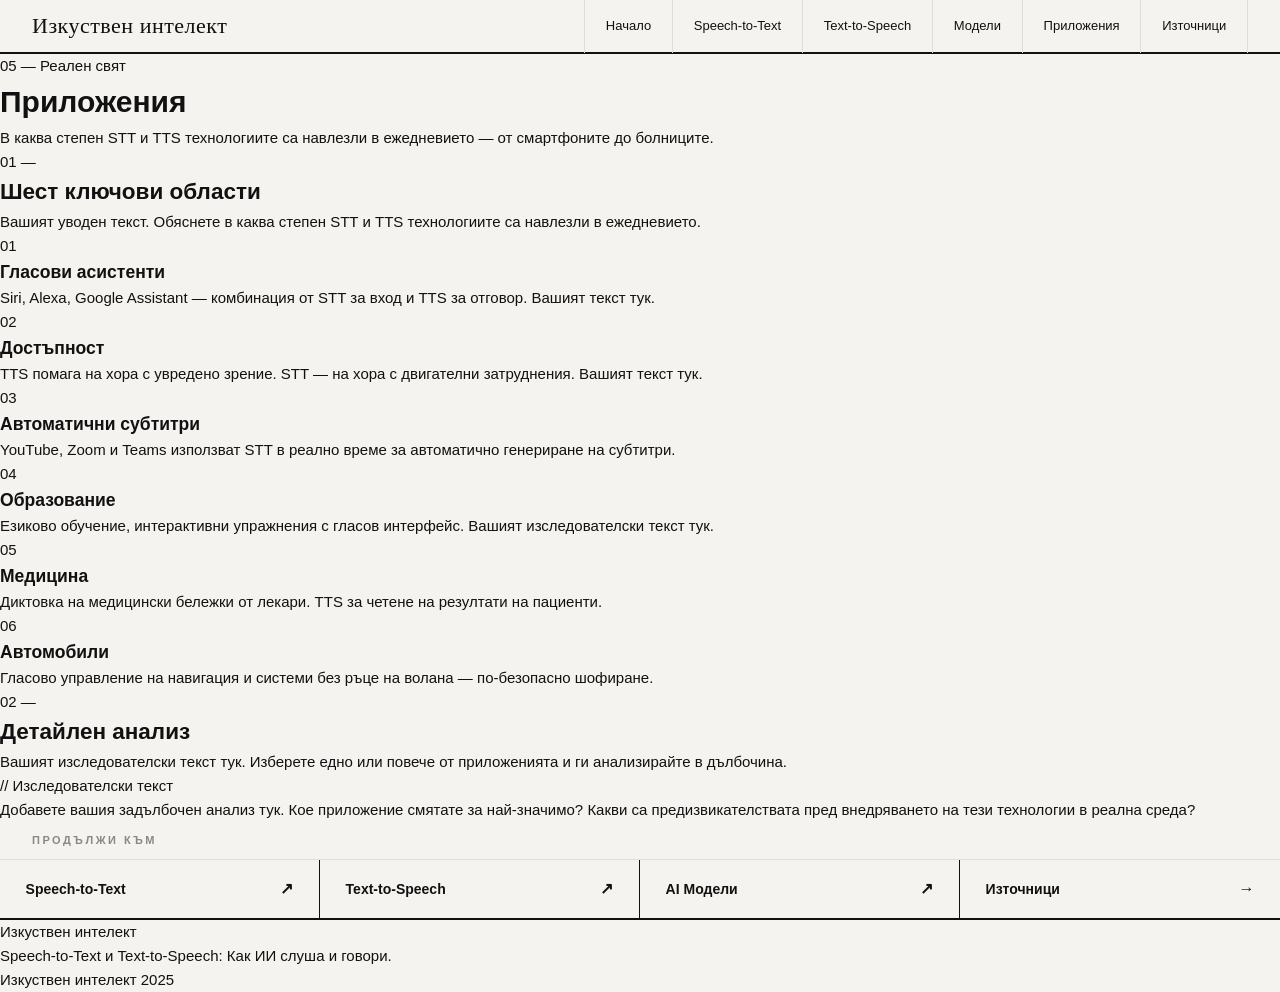
==== applications.html @ 096aa7eb "feat: add initial applications.html" ====
<!doctype html>
<html lang="bg">
  <head>
    <meta charset="UTF-8" />
    <meta name="viewport" content="width=device-width, initial-scale=1.0" />
    <title>Приложения</title>
    <link rel="stylesheet" href="style.css" />
  </head>
  <body>
    <nav class="navbar">
      <a href="index.html" class="navbar-logo">Изкуствен интелект</a>
      <ul class="navbar-links">
        <li><a href="index.html">Начало</a></li>
        <li><a href="stt.html">Speech-to-Text</a></li>
        <li><a href="tts.html">Text-to-Speech</a></li>
        <li><a href="models.html">Модели</a></li>
        <li><a href="applications.html">Приложения</a></li>
        <li><a href="sources.html">Източници</a></li>
      </ul>
    </nav>

    <div class="page-header">
      <p class="page-header-eyebrow">05 — Реален свят</p>
      <h1 class="page-header-title">Приложения</h1>
      <p class="page-header-desc">
        В каква степен STT и TTS технологиите са навлезли в ежедневието — от
        смартфоните до болниците.
      </p>
    </div>

    <section class="section">
      <div class="section-header">
        <span class="section-number">01 —</span>
        <h2 class="section-title">Шест ключови области</h2>
      </div>
      <p class="section-intro">
        Вашият уводен текст. Обяснете в каква степен STT и TTS технологиите са
        навлезли в ежедневието.
      </p>
      <div class="apps-grid">
        <div class="app-item">
          <div class="app-number">01</div>
          <h3 class="app-name">Гласови асистенти</h3>
          <p class="app-description">
            Siri, Alexa, Google Assistant — комбинация от STT за вход и TTS за
            отговор. Вашият текст тук.
          </p>
        </div>
        <div class="app-item">
          <div class="app-number">02</div>
          <h3 class="app-name">Достъпност</h3>
          <p class="app-description">
            TTS помага на хора с увредено зрение. STT — на хора с двигателни
            затруднения. Вашият текст тук.
          </p>
        </div>
        <div class="app-item">
          <div class="app-number">03</div>
          <h3 class="app-name">Автоматични субтитри</h3>
          <p class="app-description">
            YouTube, Zoom и Teams използват STT в реално време за автоматично
            генериране на субтитри.
          </p>
        </div>
        <div class="app-item">
          <div class="app-number">04</div>
          <h3 class="app-name">Образование</h3>
          <p class="app-description">
            Езиково обучение, интерактивни упражнения с гласов интерфейс. Вашият
            изследователски текст тук.
          </p>
        </div>
        <div class="app-item">
          <div class="app-number">05</div>
          <h3 class="app-name">Медицина</h3>
          <p class="app-description">
            Диктовка на медицински бележки от лекари. TTS за четене на резултати
            на пациенти.
          </p>
        </div>
        <div class="app-item app-item-last">
          <div class="app-number">06</div>
          <h3 class="app-name">Автомобили</h3>
          <p class="app-description">
            Гласово управление на навигация и системи без ръце на волана —
            по-безопасно шофиране.
          </p>
        </div>
      </div>
    </section>

    <section class="section">
      <div class="section-header">
        <span class="section-number">02 —</span>
        <h2 class="section-title">Детайлен анализ</h2>
      </div>
      <p class="section-intro">
        Вашият изследователски текст тук. Изберете едно или повече от
        приложенията и ги анализирайте в дълбочина.
      </p>
      <div class="info-box">
        <p class="info-box-label">// Изследователски текст</p>
        <p class="info-box-text">
          Добавете вашия задълбочен анализ тук. Кое приложение смятате за
          най-значимо? Какви са предизвикателствата пред внедряването на тези
          технологии в реална среда?
        </p>
      </div>
    </section>

    <div class="quicklinks-section">
      <p class="quicklinks-label">Продължи към</p>
      <div class="quicklinks-grid">
        <a href="stt.html" class="quicklink-item"
          >Speech-to-Text <span class="arrow">↗</span></a
        >
        <a href="tts.html" class="quicklink-item"
          >Text-to-Speech <span class="arrow">↗</span></a
        >
        <a href="models.html" class="quicklink-item"
          >AI Модели <span class="arrow">↗</span></a
        >
        <a href="sources.html" class="quicklink-item"
          >Източници <span class="arrow">→</span></a
        >
      </div>
    </div>

    <footer class="footer">
      <div class="footer-left">
        <p class="footer-logo">Изкуствен интелект</p>
        <p class="footer-tagline">
          Speech-to-Text и Text-to-Speech: Как ИИ слуша и говори.<br />
        </p>
      </div>
      <div class="footer-right">
        <p class="footer-credit">Изкуствен интелект 2025</p>
      </div>
      <div class="footer-stripe"></div>
    </footer>
  </body>
</html>
---- style.css ----
@font-face {
    font-family: 'Tarbarsam';
    src: url('tarbarsam.ttf') format('truetype');
    font-weight: normal;
    font-style: normal;
}

@import url('https://fonts.googleapis.com/css2?family=DM+Sans:ital,opsz,wght@0,9..40,400;0,9..40,500;0,9..40,700;1,9..40,400&display=swap');

*, *::before, *::after {
    box-sizing: border-box;
    margin: 0;
    padding: 0;
}

:root {
    --black: #111111;
    --white: #ffffff;
    --cream: #f5f3ef;
    --gray-light: #e8e5e0;
    --gray-mid: #bbbbbb;
    --gray-text: #555555;
    --gray-muted: #888888;
    --border: #dddddd;

    --font-display: 'Tarbarsam', Georgia, serif;
    --font-sans: 'DM Sans', sans-serif;
}

html {
    scroll-behavior: smooth;
}

body {
    font-family: var(--font-sans);
    background-color: var(--cream);
    color: var(--black);
    font-size: 15px;
    line-height: 1.6;
}

a {
    color: inherit;
    text-decoration: none;
}

strong {
    font-weight: 700;
}


.navbar {
    display: flex;
    align-items: center;
    justify-content: space-between;
    height: 54px;
    padding: 0 2rem;
    background-color: var(--cream);
    border-bottom: 2px solid var(--black);
    position: sticky;
    top: 0;
    z-index: 100;
}

.navbar-logo {
    font-family: var(--font-display);
    font-size: 22px;
    font-weight: 400;
    letter-spacing: 0.5px;
    color: var(--black);
}

.navbar-links {
    display: flex;
    list-style: none;
    gap: 0;
}

.navbar-links li a {
    display: block;
    padding: 0 1.3rem;
    line-height: 54px;
    font-size: 13px;
    font-weight: 500;
    color: var(--black);
    border-left: 1px solid var(--border);
    transition: background-color 0.15s, color 0.15s;
}

.navbar-links li:last-child a {
    border-right: 1px solid var(--border);
}

.navbar-links li a:hover {
    background-color: var(--black);
    color: var(--cream);
}

.hero {
    display: grid;
    grid-template-columns: 1fr 1fr;
    min-height: 460px;
    border-bottom: 2px solid var(--black);
}

.hero-left {
    padding: 3.5rem 2.5rem;
    display: flex;
    flex-direction: column;
    justify-content: center;
    border-right: 2px solid var(--black);
}

.hero-title {
    font-family: var(--font-display);
    font-size: clamp(42px, 6.5vw, 80px);
    font-weight: 400;
    line-height: 1.05;
    letter-spacing: 0.5px;
    color: var(--black);
    margin-bottom: 1.4rem;
}

.hero-title em {
    font-style: italic;
    color: var(--gray-text);
}

.hero-description {
    font-size: 15px;
    color: var(--gray-text);
    line-height: 1.75;
    max-width: 400px;
    margin-bottom: 2rem;
}

.hero-description strong {
    color: var(--black);
}

.quicklinks-section {
    border-bottom: 2px solid var(--black);
}

.quicklinks-label {
    padding: 0.6rem 2rem;
    font-size: 11px;
    font-weight: 700;
    letter-spacing: 2.5px;
    text-transform: uppercase;
    color: var(--gray-muted);
    border-bottom: 1px solid var(--border);
}

.quicklinks-grid {
    display: grid;
    grid-template-columns: repeat(4, 1fr);
}

.quicklink-item {
    display: flex;
    align-items: center;
    justify-content: space-between;
    padding: 1rem 1.6rem;
    font-size: 14px;
    font-weight: 600;
    color: var(--black);
    border-right: 1px solid var(--black);
    transition: background-color 0.15s, color 0.15s;
}

.quicklink-item:last-child {
    border-right: none;
}

.quicklink-item:hover {
    background-color: var(--black);
    color: var(--cream);
}

.arrow {
    font-size: 16px;
}
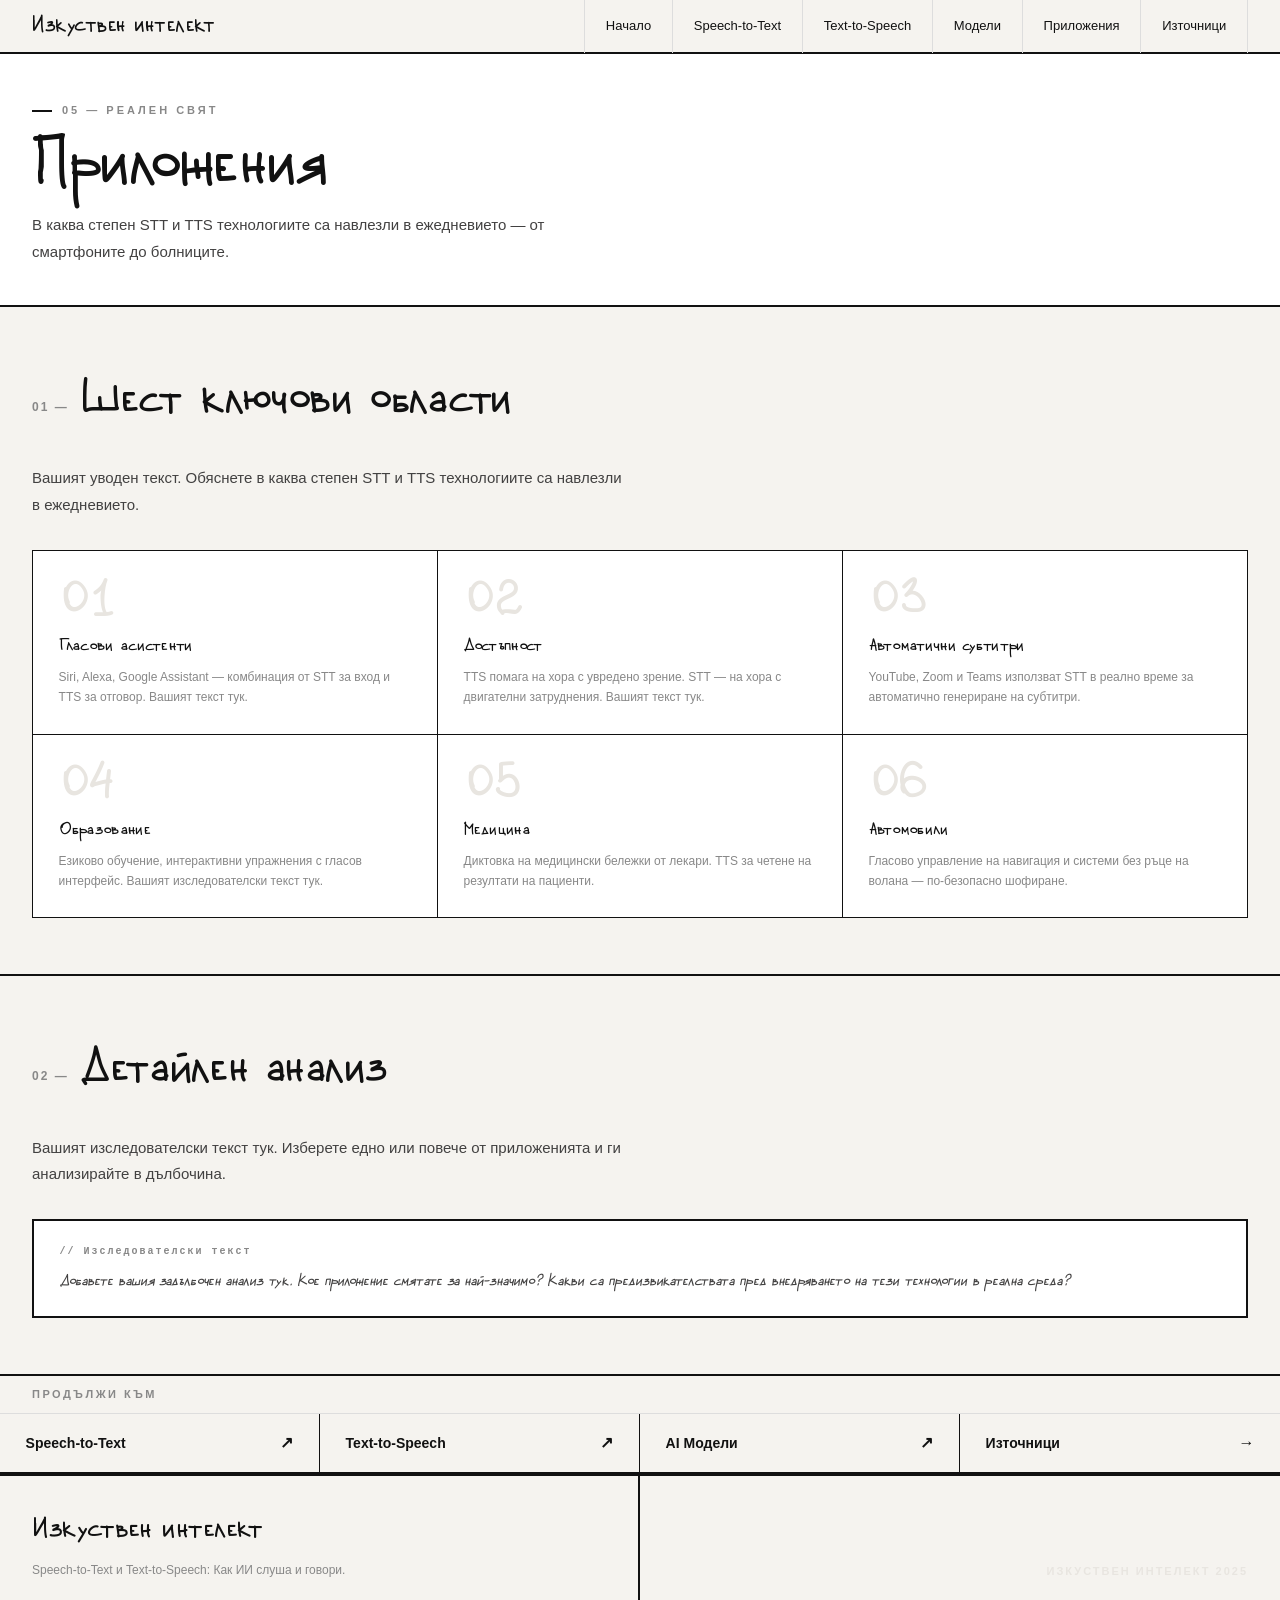
==== commit 63bf65ac: "edit: fix style.css path in html files" ====
--- a/applications.html
+++ b/applications.html
@@ -4,7 +4,7 @@
     <meta charset="UTF-8" />
     <meta name="viewport" content="width=device-width, initial-scale=1.0" />
     <title>Приложения</title>
-    <link rel="stylesheet" href="style.css" />
+    <link rel="stylesheet" href="assets/style.css" />
   </head>
   <body>
     <nav class="navbar">
--- a/assets/style.css
+++ b/assets/style.css
@@ -0,0 +1,829 @@
+@font-face {
+    font-family: 'Tarbarsam';
+    src: url('tarbarsam.ttf') format('truetype');
+    font-weight: normal;
+    font-style: normal;
+}
+
+@import url('https://fonts.googleapis.com/css2?family=DM+Sans:ital,opsz,wght@0,9..40,400;0,9..40,500;0,9..40,700;1,9..40,400&display=swap');
+
+*, *::before, *::after {
+    box-sizing: border-box;
+    margin: 0;
+    padding: 0;
+}
+
+:root {
+    --black: #111111;
+    --white: #ffffff;
+    --cream: #f5f3ef;
+    --gray-light: #e8e5e0;
+    --gray-mid: #bbbbbb;
+    --gray-text: #424141;
+    --gray-muted: #888888;
+    --border: #dddddd;
+
+    --font-display: 'Tarbarsam', Georgia, serif;
+    --font-sans: 'DM Sans', sans-serif;
+}
+
+html {
+    scroll-behavior: smooth;
+}
+
+body {
+    font-family: var(--font-sans);
+    background-color: var(--cream);
+    color: var(--black);
+    font-size: 15px;
+    line-height: 1.6;
+}
+
+a {
+    color: inherit;
+    text-decoration: none;
+}
+
+strong {
+    font-weight: 700;
+}
+
+.navbar {
+    display: flex;
+    align-items: center;
+    justify-content: space-between;
+    height: 54px;
+    padding: 0 2rem;
+    background-color: var(--cream);
+    border-bottom: 2px solid var(--black);
+    position: sticky;
+    top: 0;
+    z-index: 100;
+}
+
+.navbar-logo {
+    font-family: var(--font-display);
+    font-size: 22px;
+    font-weight: 400;
+    letter-spacing: 0.5px;
+    color: var(--black);
+}
+
+.navbar-links {
+    display: flex;
+    list-style: none;
+    gap: 0;
+}
+
+.navbar-links li a {
+    display: block;
+    padding: 0 1.3rem;
+    line-height: 54px;
+    font-size: 13px;
+    font-weight: 500;
+    color: var(--black);
+    border-left: 1px solid var(--border);
+    transition: background-color 0.15s, color 0.15s;
+}
+
+.navbar-links li:last-child a {
+    border-right: 1px solid var(--border);
+}
+
+.navbar-links li a:hover {
+    background-color: var(--black);
+    color: var(--cream);
+}
+
+
+.hero {
+    display: grid;
+    grid-template-columns: 1fr 1fr;
+    min-height: 460px;
+    border-bottom: 2px solid var(--black);
+}
+
+.hero-left {
+    padding: 3.5rem 2.5rem;
+    display: flex;
+    flex-direction: column;
+    justify-content: center;
+    border-right: 2px solid var(--black);
+}
+
+.hero-eyebrow {
+    font-size: 11px;
+    font-weight: 700;
+    letter-spacing: 3px;
+    text-transform: uppercase;
+    color: var(--gray-muted);
+    margin-bottom: 1.2rem;
+    display: flex;
+    align-items: center;
+    gap: 10px;
+}
+
+.hero-eyebrow::before {
+    content: '';
+    display: inline-block;
+    width: 28px;
+    height: 2px;
+    background-color: var(--black);
+}
+
+.hero-title {
+    font-family: var(--font-display);
+    font-size: clamp(42px, 6.5vw, 80px);
+    font-weight: 400;
+    line-height: 1.05;
+    letter-spacing: 0.5px;
+    color: var(--black);
+    margin-bottom: 1.4rem;
+}
+
+.hero-title em {
+    font-style: italic;
+    color: var(--gray-text);
+}
+
+.hero-description {
+    font-size: 15px;
+    color: var(--gray-text);
+    line-height: 1.75;
+    max-width: 400px;
+    margin-bottom: 2rem;
+}
+
+.hero-description strong {
+    color: var(--black);
+}
+
+.hero-buttons {
+    display: flex;
+    gap: 12px;
+    align-items: center;
+}
+
+.btn {
+    display: inline-block;
+    padding: 11px 24px;
+    font-size: 13px;
+    font-weight: 700;
+    letter-spacing: 0.3px;
+    border: 2px solid var(--black);
+    cursor: pointer;
+    transition: background-color 0.15s, color 0.15s;
+}
+
+.btn-dark {
+    background-color: var(--black);
+    color: var(--cream);
+}
+
+.btn-dark:hover {
+    background-color: var(--white);
+    color: var(--black);
+}
+
+.btn-outline {
+    background-color: transparent;
+    color: var(--black);
+}
+
+.btn-outline:hover {
+    background-color: var(--black);
+    color: var(--cream);
+}
+
+
+.hero-right {
+    display: flex;
+    align-items: center;
+    justify-content: center;
+    padding: 2.5rem;
+    background-color: var(--white);
+}
+
+.hero-illustration {
+  width: 500px;  
+  height: 500px; 
+  display: flex;
+  align-items: center;
+  justify-content: center;
+}
+
+.hero-img {
+  width: 100%;
+  height: 100%;
+  object-fit: contain; 
+}
+
+.deco-dot {
+    position: absolute;
+    border-radius: 50%;
+    border: 3px solid var(--black);
+    background-color: var(--cream);
+}
+
+.deco-dot-1 { width: 16px; height: 16px; top: 4px;    right: 56px; }
+.deco-dot-2 { width: 10px; height: 10px; bottom: 22px; right: 14px; }
+.deco-dot-3 { width: 8px;  height: 8px;  top: 56px;   left: 4px;   }
+
+.quicklinks-section {
+    border-bottom: 2px solid var(--black);
+}
+
+.quicklinks-label {
+    padding: 0.6rem 2rem;
+    font-size: 11px;
+    font-weight: 700;
+    letter-spacing: 2.5px;
+    text-transform: uppercase;
+    color: var(--gray-muted);
+    border-bottom: 1px solid var(--border);
+}
+
+.quicklinks-grid {
+    display: grid;
+    grid-template-columns: repeat(4, 1fr);
+}
+
+.quicklink-item {
+    display: flex;
+    align-items: center;
+    justify-content: space-between;
+    padding: 1rem 1.6rem;
+    font-size: 14px;
+    font-weight: 600;
+    color: var(--black);
+    border-right: 1px solid var(--black);
+    transition: background-color 0.15s, color 0.15s;
+}
+
+.quicklink-item:last-child {
+    border-right: none;
+}
+
+.quicklink-item:hover {
+    background-color: var(--black);
+    color: var(--cream);
+}
+
+.arrow {
+    font-size: 16px;
+}
+
+.section {
+    padding: 3.5rem 2rem;
+    border-bottom: 2px solid var(--black);
+}
+
+.section-header {
+    display: flex;
+    align-items: baseline;
+    gap: 0.8rem;
+    margin-bottom: 1.8rem;
+}
+
+.section-number {
+    font-size: 12px;
+    font-weight: 700;
+    letter-spacing: 2px;
+    color: var(--gray-muted);
+}
+
+.section-title {
+    font-family: var(--font-display);
+    font-size: clamp(28px, 4vw, 46px);
+    font-weight: 400;
+    letter-spacing: 0.3px;
+    color: var(--black);
+}
+
+.section-intro {
+    font-size: 15px;
+    color: var(--gray-text);
+    line-height: 1.75;
+    max-width: 600px;
+    margin-bottom: 2rem;
+}
+
+.topic-cards {
+    display: grid;
+    grid-template-columns: repeat(3, 1fr);
+    border-top: 1px solid var(--black);
+    border-left: 1px solid var(--black);
+}
+
+.topic-card {
+    border-right: 1px solid var(--black);
+    border-bottom: 1px solid var(--black);
+    background-color: var(--white);
+    overflow: hidden;
+}
+
+.topic-card-bar {
+    height: 6px;
+}
+
+.topic-card-bar-stt {
+    background: repeating-linear-gradient(
+        90deg,
+        var(--black) 0px,
+        var(--black) 8px,
+        transparent 8px,
+        transparent 14px
+    );
+}
+
+.topic-card-bar-tts {
+    background-color: var(--black);
+}
+
+.topic-card-bar-apps {
+    background: repeating-linear-gradient(
+        90deg,
+        var(--black) 0px,
+        var(--black) 3px,
+        transparent 3px,
+        transparent 8px
+    );
+}
+
+.topic-card-body {
+    padding: 1.5rem 1.6rem;
+}
+
+.topic-type {
+    font-size: 10px;
+    font-weight: 700;
+    letter-spacing: 2px;
+    text-transform: uppercase;
+    color: var(--gray-muted);
+    margin-bottom: 0.6rem;
+}
+
+.topic-name {
+    font-family: var(--font-display);
+    font-size: 22px;
+    font-weight: 400;
+    letter-spacing: 0.3px;
+    color: var(--black);
+    margin-bottom: 0.7rem;
+}
+
+.topic-description {
+    font-size: 13px;
+    color: var(--gray-text);
+    line-height: 1.65;
+    margin-bottom: 1rem;
+}
+
+.topic-link {
+    font-size: 12px;
+    font-weight: 700;
+    color: var(--black);
+    text-transform: uppercase;
+    letter-spacing: 1px;
+    display: inline-flex;
+    align-items: center;
+    gap: 4px;
+    transition: gap 0.15s;
+}
+
+.topic-link:hover {
+    gap: 8px;
+}
+
+.pipeline-columns {
+    display: grid;
+    grid-template-columns: 1fr 1fr;
+    border: 1px solid var(--black);
+    margin-bottom: 1.5rem;
+}
+
+.pipeline-col {
+    padding: 1.6rem;
+    border-right: 1px solid var(--black);
+}
+
+.pipeline-col-last {
+    border-right: none;
+}
+
+.pipeline-col-label {
+    font-size: 10px;
+    font-weight: 700;
+    letter-spacing: 2px;
+    text-transform: uppercase;
+    color: var(--gray-muted);
+    margin-bottom: 1rem;
+    font-family: 'Courier New', monospace;
+}
+
+.pipeline-steps {
+    display: flex;
+    flex-direction: column;
+    gap: 3px;
+}
+
+.pipeline-step {
+    display: flex;
+    align-items: flex-start;
+    gap: 12px;
+    padding: 11px 14px;
+    background-color: var(--cream);
+    border: 1px solid var(--gray-light);
+    transition: border-color 0.15s, background-color 0.15s;
+}
+
+.pipeline-step:hover {
+    background-color: var(--white);
+    border-color: var(--black);
+}
+
+.step-num {
+    display: flex;
+    align-items: center;
+    justify-content: center;
+    min-width: 24px;
+    height: 24px;
+    background-color: var(--black);
+    color: var(--cream);
+    font-size: 11px;
+    font-weight: 700;
+    flex-shrink: 0;
+}
+
+.step-text {
+    font-size: 13px;
+    color: var(--gray-text);
+    line-height: 1.5;
+}
+
+.step-text strong {
+    color: var(--black);
+}
+
+.info-box {
+    border: 2px solid var(--black);
+    padding: 1.4rem 1.6rem;
+    background-color: var(--white);
+}
+
+.info-box-label {
+    font-size: 10px;
+    font-weight: 700;
+    letter-spacing: 2px;
+    color: var(--gray-muted);
+    margin-bottom: 0.5rem;
+    font-family: 'Courier New', monospace;
+}
+
+.info-box-text {
+    font-size: 15px;
+    color: var(--gray-text);
+    line-height: 1.75;
+    font-style: italic;
+    font-family: var(--font-display);
+}
+
+.models-table {
+    width: 100%;
+    border-collapse: collapse;
+    margin-top: 0.5rem;
+}
+
+.models-table th {
+    text-align: left;
+    padding: 10px 16px;
+    font-size: 10px;
+    font-weight: 700;
+    letter-spacing: 2px;
+    text-transform: uppercase;
+    color: var(--gray-muted);
+    border-bottom: 2px solid var(--black);
+    border-right: 1px solid var(--border);
+    background-color: var(--white);
+}
+
+.models-table th:last-child {
+    border-right: none;
+}
+
+.models-table td {
+    padding: 13px 16px;
+    font-size: 13px;
+    color: var(--gray-text);
+    border-bottom: 1px solid var(--border);
+    border-right: 1px solid var(--border);
+    vertical-align: top;
+    line-height: 1.5;
+}
+
+.models-table td:last-child {
+    border-right: none;
+}
+
+.models-table tr:hover td {
+    background-color: var(--white);
+}
+
+.model-name {
+    font-weight: 700;
+    color: var(--black);
+    font-size: 14px;
+    font-family: var(--font-display);
+    letter-spacing: 0.3px;
+}
+
+.badge {
+    display: inline-block;
+    font-size: 9px;
+    font-weight: 700;
+    letter-spacing: 1.5px;
+    text-transform: uppercase;
+    padding: 3px 8px;
+    border: 1.5px solid var(--black);
+}
+
+.badge-stt {
+    background-color: var(--black);
+    color: var(--cream);
+}
+
+.badge-tts {
+    background-color: transparent;
+    color: var(--black);
+}
+
+.apps-grid {
+    display: grid;
+    grid-template-columns: repeat(3, 1fr);
+    border-top: 1px solid var(--black);
+    border-left: 1px solid var(--black);
+}
+
+.app-item {
+    padding: 1.6rem;
+    border-right: 1px solid var(--black);
+    border-bottom: 1px solid var(--black);
+    background-color: var(--white);
+    transition: background-color 0.15s;
+}
+
+.app-item:hover {
+    background-color: var(--cream);
+}
+
+.app-number {
+    font-family: var(--font-display);
+    font-size: 52px;
+    font-weight: 400;
+    color: var(--gray-light);
+    line-height: 1;
+    margin-bottom: 0.3rem;
+}
+
+.app-name {
+    font-family: var(--font-display);
+    font-size: 17px;
+    font-weight: 400;
+    letter-spacing: 0.3px;
+    color: var(--black);
+    margin-bottom: 0.5rem;
+}
+
+.app-description {
+    font-size: 12px;
+    color: var(--gray-muted);
+    line-height: 1.65;
+}
+
+.section-sources {
+    background-color: var(--white);
+}
+
+.sources-list {
+    display: flex;
+    flex-direction: column;
+    gap: 0;
+    border: 1px solid var(--border);
+}
+
+.source-item {
+    display: flex;
+    align-items: flex-start;
+    gap: 1.2rem;
+    padding: 1rem 1.4rem;
+    border-bottom: 1px solid var(--border);
+    transition: background-color 0.15s;
+}
+
+.source-item:last-child {
+    border-bottom: none;
+}
+
+.source-item:hover {
+    background-color: var(--cream);
+}
+
+.source-num {
+    font-size: 11px;
+    font-weight: 700;
+    font-family: 'Courier New', monospace;
+    color: var(--gray-muted);
+    min-width: 28px;
+    padding-top: 2px;
+    flex-shrink: 0;
+}
+
+.source-text {
+    font-size: 14px;
+    color: var(--gray-text);
+    line-height: 1.6;
+}
+
+.page-header {
+    padding: 3rem 2rem 2.5rem;
+    border-bottom: 2px solid var(--black);
+    background-color: var(--white);
+}
+
+.page-header-eyebrow {
+    font-size: 11px;
+    font-weight: 700;
+    letter-spacing: 3px;
+    text-transform: uppercase;
+    color: var(--gray-muted);
+    margin-bottom: 0.8rem;
+    display: flex;
+    align-items: center;
+    gap: 10px;
+}
+
+.page-header-eyebrow::before {
+    content: '';
+    display: inline-block;
+    width: 20px;
+    height: 2px;
+    background-color: var(--black);
+}
+
+.page-header-title {
+    font-family: var(--font-display);
+    font-size: clamp(36px, 5vw, 64px);
+    font-weight: 400;
+    letter-spacing: 0.5px;
+    line-height: 1.05;
+    color: var(--black);
+    margin-bottom: 0.8rem;
+}
+
+.page-header-desc {
+    font-size: 15px;
+    color: var(--gray-text);
+    line-height: 1.75;
+    max-width: 560px;
+}
+
+.footer {
+    display: grid;
+    grid-template-columns: 1fr 1fr;
+    border-top: 2px solid var(--black);
+    background-color: var(--cream);
+}
+
+.footer-left {
+    padding: 2rem;
+    border-right: 2px solid var(--black);
+}
+
+.footer-logo {
+    font-family: var(--font-display);
+    font-size: 28px;
+    font-weight: 400;
+    letter-spacing: 0.5px;
+    color: var(--black);
+    margin-bottom: 0.5rem;
+}
+
+.footer-tagline {
+    font-size: 12px;
+    color: var(--gray-muted);
+    line-height: 1.7;
+}
+
+.footer-right {
+    padding: 2rem;
+    display: flex;
+    align-items: flex-end;
+    justify-content: flex-end;
+}
+
+.footer-credit {
+    font-size: 11px;
+    font-weight: 700;
+    letter-spacing: 2px;
+    text-transform: uppercase;
+    color: var(--gray-light);
+}
+
+.footer-stripe {
+    grid-column: 1 / -1;
+    height: 10px;
+    background: repeating-linear-gradient(
+        90deg,
+        var(--black) 0px,
+        var(--black) 14px,
+        var(--cream) 14px,
+        var(--cream) 22px
+    );
+    border-top: 2px solid var(--black);
+}
+
+@media (max-width: 900px) {
+    .hero {
+        grid-template-columns: 1fr;
+    }
+
+    .hero-left {
+        border-right: none;
+        border-bottom: 2px solid var(--black);
+    }
+
+    .hero-right {
+        min-height: 300px;
+    }
+
+    .navbar-links {
+        display: none;
+    }
+
+    .quicklinks-grid {
+        grid-template-columns: repeat(2, 1fr);
+    }
+
+    .quicklink-item:nth-child(2) {
+        border-right: none;
+    }
+
+    .topic-cards {
+        grid-template-columns: 1fr;
+    }
+
+    .pipeline-columns {
+        grid-template-columns: 1fr;
+    }
+
+    .pipeline-col {
+        border-right: none;
+        border-bottom: 1px solid var(--black);
+    }
+
+    .pipeline-col-last {
+        border-bottom: none;
+    }
+
+    .apps-grid {
+        grid-template-columns: repeat(2, 1fr);
+    }
+
+    .footer {
+        grid-template-columns: 1fr;
+    }
+
+    .footer-left {
+        border-right: none;
+        border-bottom: 2px solid var(--black);
+    }
+
+    .footer-right {
+        justify-content: flex-start;
+    }
+}
+
+@media (max-width: 600px) {
+    .navbar {
+        padding: 0 1.2rem;
+    }
+
+    .section {
+        padding: 2.5rem 1.2rem;
+    }
+
+    .hero-left {
+        padding: 2.5rem 1.5rem;
+    }
+
+    .apps-grid {
+        grid-template-columns: 1fr;
+    }
+
+    .models-table th:nth-child(3),
+    .models-table td:nth-child(3),
+    .models-table th:nth-child(4),
+    .models-table td:nth-child(4) {
+        display: none;
+    }
+}
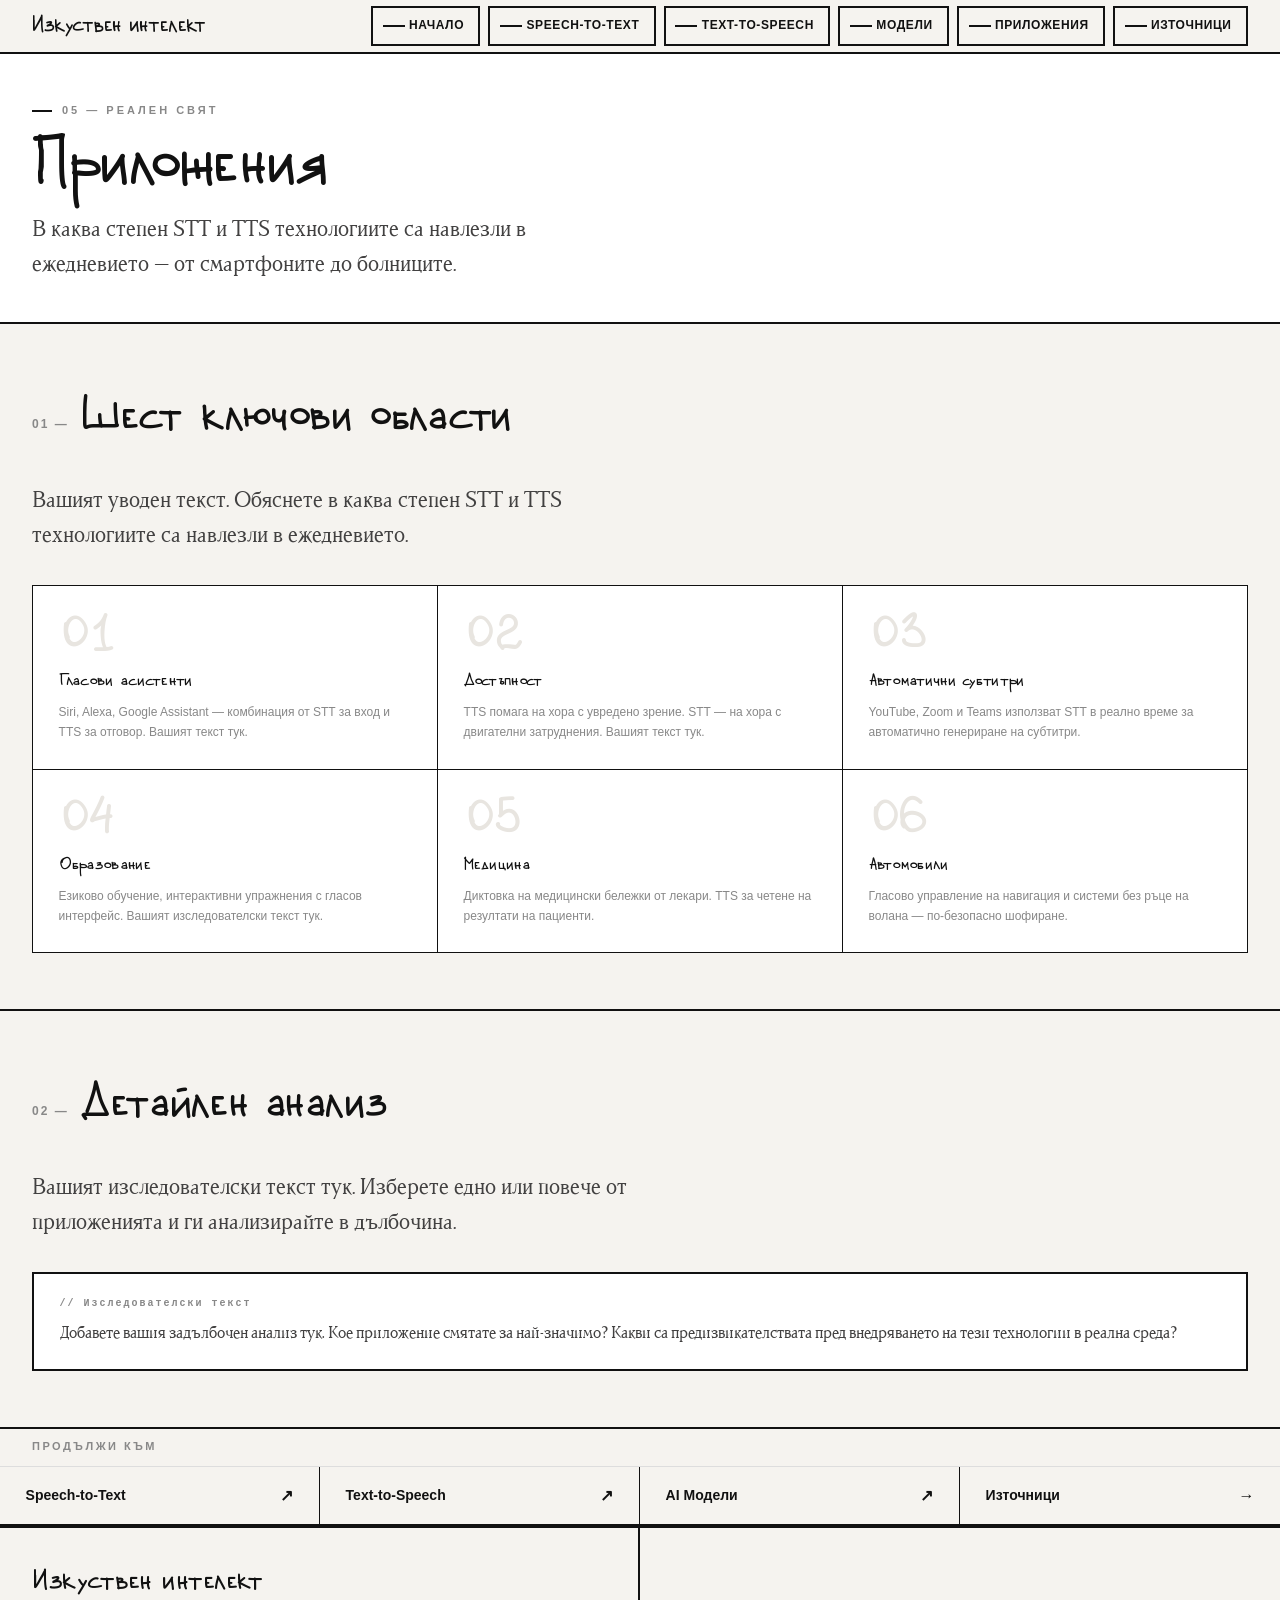
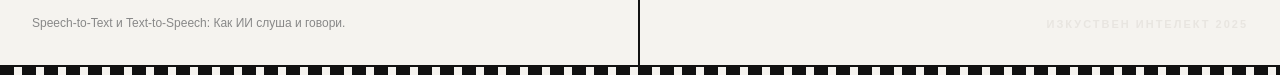
==== commit 2b04aab6: "feat: change button style in all html files" ====
--- a/applications.html
+++ b/applications.html
@@ -9,13 +9,38 @@
   <body>
     <nav class="navbar">
       <a href="index.html" class="navbar-logo">Изкуствен интелект</a>
+
       <ul class="navbar-links">
-        <li><a href="index.html">Начало</a></li>
-        <li><a href="stt.html">Speech-to-Text</a></li>
-        <li><a href="tts.html">Text-to-Speech</a></li>
-        <li><a href="models.html">Модели</a></li>
-        <li><a href="applications.html">Приложения</a></li>
-        <li><a href="sources.html">Източници</a></li>
+        <li>
+          <a class="fancy" href="index.html"
+            ><span class="text">Начало</span></a
+          >
+        </li>
+        <li>
+          <a class="fancy" href="stt.html"
+            ><span class="text">Speech-to-Text</span></a
+          >
+        </li>
+        <li>
+          <a class="fancy" href="tts.html"
+            ><span class="text">Text-to-Speech</span></a
+          >
+        </li>
+        <li>
+          <a class="fancy" href="models.html"
+            ><span class="text">Модели</span></a
+          >
+        </li>
+        <li>
+          <a class="fancy" href="applications.html"
+            ><span class="text">Приложения</span></a
+          >
+        </li>
+        <li>
+          <a class="fancy" href="sources.html"
+            ><span class="text">Източници</span></a
+          >
+        </li>
       </ul>
     </nav>
 
--- a/assets/style.css
+++ b/assets/style.css
@@ -5,7 +5,24 @@
     font-style: normal;
 }
 
+@font-face {
+    font-family: 'Noteworthy';
+    src: url('noteworthy.ttf') format('truetype');
+    font-weight: normal;
+    font-style: normal;
+}
+
+@font-face{
+    font-family:'Italian';
+    src:url('italian.ttf') format('truetype');
+    font-weight: normal;
+    font-style:normal;
+}
+
+
+
 @import url('https://fonts.googleapis.com/css2?family=DM+Sans:ital,opsz,wght@0,9..40,400;0,9..40,500;0,9..40,700;1,9..40,400&display=swap');
+
 
 *, *::before, *::after {
     box-sizing: border-box;
@@ -64,38 +81,66 @@
 .navbar-logo {
     font-family: var(--font-display);
     font-size: 22px;
-    font-weight: 400;
-    letter-spacing: 0.5px;
-    color: var(--black);
-}
-
+    color: var(--black);
+}
+
+/* FIXED NAV LINKS */
 .navbar-links {
     display: flex;
     list-style: none;
-    gap: 0;
-}
-
-.navbar-links li a {
+    gap: 0.5rem;
+    align-items: center;
+}
+
+/* ===== FANCY BUTTON ===== */
+.fancy {
+    background-color: transparent;
+    border: 2px solid var(--black);
+    color: var(--black);
+    cursor: pointer;
+    display: inline-block;
+    font-weight: 700;
+    letter-spacing: 0.05em;
+    padding: 0.7em 1.2em;
+    position: relative;
+    text-transform: uppercase;
+    transition: all 0.3s ease-in-out;
+    font-size: 12px;
+    text-decoration: none;
+}
+
+.fancy::before {
+    content: "";
+    width: 22px;
+    height: 2px;
+    background: var(--black);
+    top: 50%;
+    left: 0.8em;
+    position: absolute;
+    transform: translateY(-50%);
+    transition: all 0.3s ease;
+}
+
+.fancy .text {
+    padding-left: 1.8em;
     display: block;
-    padding: 0 1.3rem;
-    line-height: 54px;
-    font-size: 13px;
-    font-weight: 500;
-    color: var(--black);
-    border-left: 1px solid var(--border);
-    transition: background-color 0.15s, color 0.15s;
-}
-
-.navbar-links li:last-child a {
-    border-right: 1px solid var(--border);
-}
-
-.navbar-links li a:hover {
-    background-color: var(--black);
+}
+
+.fancy:hover {
+    background: var(--black);
     color: var(--cream);
 }
 
-
+.fancy:hover::before {
+    width: 12px;
+    background: var(--cream);
+}
+
+.fancy:hover .text {
+    color: var(--cream);
+}
+
+/* HERO */
 .hero {
     display: grid;
     grid-template-columns: 1fr 1fr;
@@ -111,49 +156,17 @@
     border-right: 2px solid var(--black);
 }
 
-.hero-eyebrow {
-    font-size: 11px;
-    font-weight: 700;
-    letter-spacing: 3px;
-    text-transform: uppercase;
-    color: var(--gray-muted);
-    margin-bottom: 1.2rem;
-    display: flex;
-    align-items: center;
-    gap: 10px;
-}
-
-.hero-eyebrow::before {
-    content: '';
-    display: inline-block;
-    width: 28px;
-    height: 2px;
-    background-color: var(--black);
-}
-
 .hero-title {
     font-family: var(--font-display);
-    font-size: clamp(42px, 6.5vw, 80px);
-    font-weight: 400;
-    line-height: 1.05;
-    letter-spacing: 0.5px;
-    color: var(--black);
-    margin-bottom: 1.4rem;
-}
-
-.hero-title em {
-    font-style: italic;
+    font-size: 60px;
+    color: var(--black);
+}
+
+.hero-description {
+    font-size: 18px;
     color: var(--gray-text);
-}
-
-.hero-description {
-    font-size: 15px;
-    color: var(--gray-text);
-    line-height: 1.75;
-    max-width: 400px;
-    margin-bottom: 2rem;
-}
-
+    font-family: 'italian';
+}
 .hero-description strong {
     color: var(--black);
 }
@@ -301,11 +314,12 @@
 }
 
 .section-intro {
-    font-size: 15px;
+    font-size: 20px;
     color: var(--gray-text);
     line-height: 1.75;
     max-width: 600px;
     margin-bottom: 2rem;
+    font-family:'italian';
 }
 
 .topic-cards {
@@ -373,10 +387,11 @@
 }
 
 .topic-description {
-    font-size: 13px;
+    font-size: 15px;
     color: var(--gray-text);
     line-height: 1.65;
     margin-bottom: 1rem;
+    font-family:'italian';
 }
 
 .topic-link {
@@ -456,9 +471,10 @@
 }
 
 .step-text {
-    font-size: 13px;
+    font-size: 15px;
     color: var(--gray-text);
-    line-height: 1.5;
+    line-height: 1.5;   
+    font-family: 'italian';;
 }
 
 .step-text strong {
@@ -484,8 +500,8 @@
     font-size: 15px;
     color: var(--gray-text);
     line-height: 1.75;
-    font-style: italic;
-    font-family: var(--font-display);
+    font-style: times new roman;
+    font-family: 'italian';
 }
 
 .models-table {
@@ -681,10 +697,11 @@
 }
 
 .page-header-desc {
-    font-size: 15px;
+    font-size: 20px;
     color: var(--gray-text);
     line-height: 1.75;
     max-width: 560px;
+    font-family:'italian';
 }
 
 .footer {
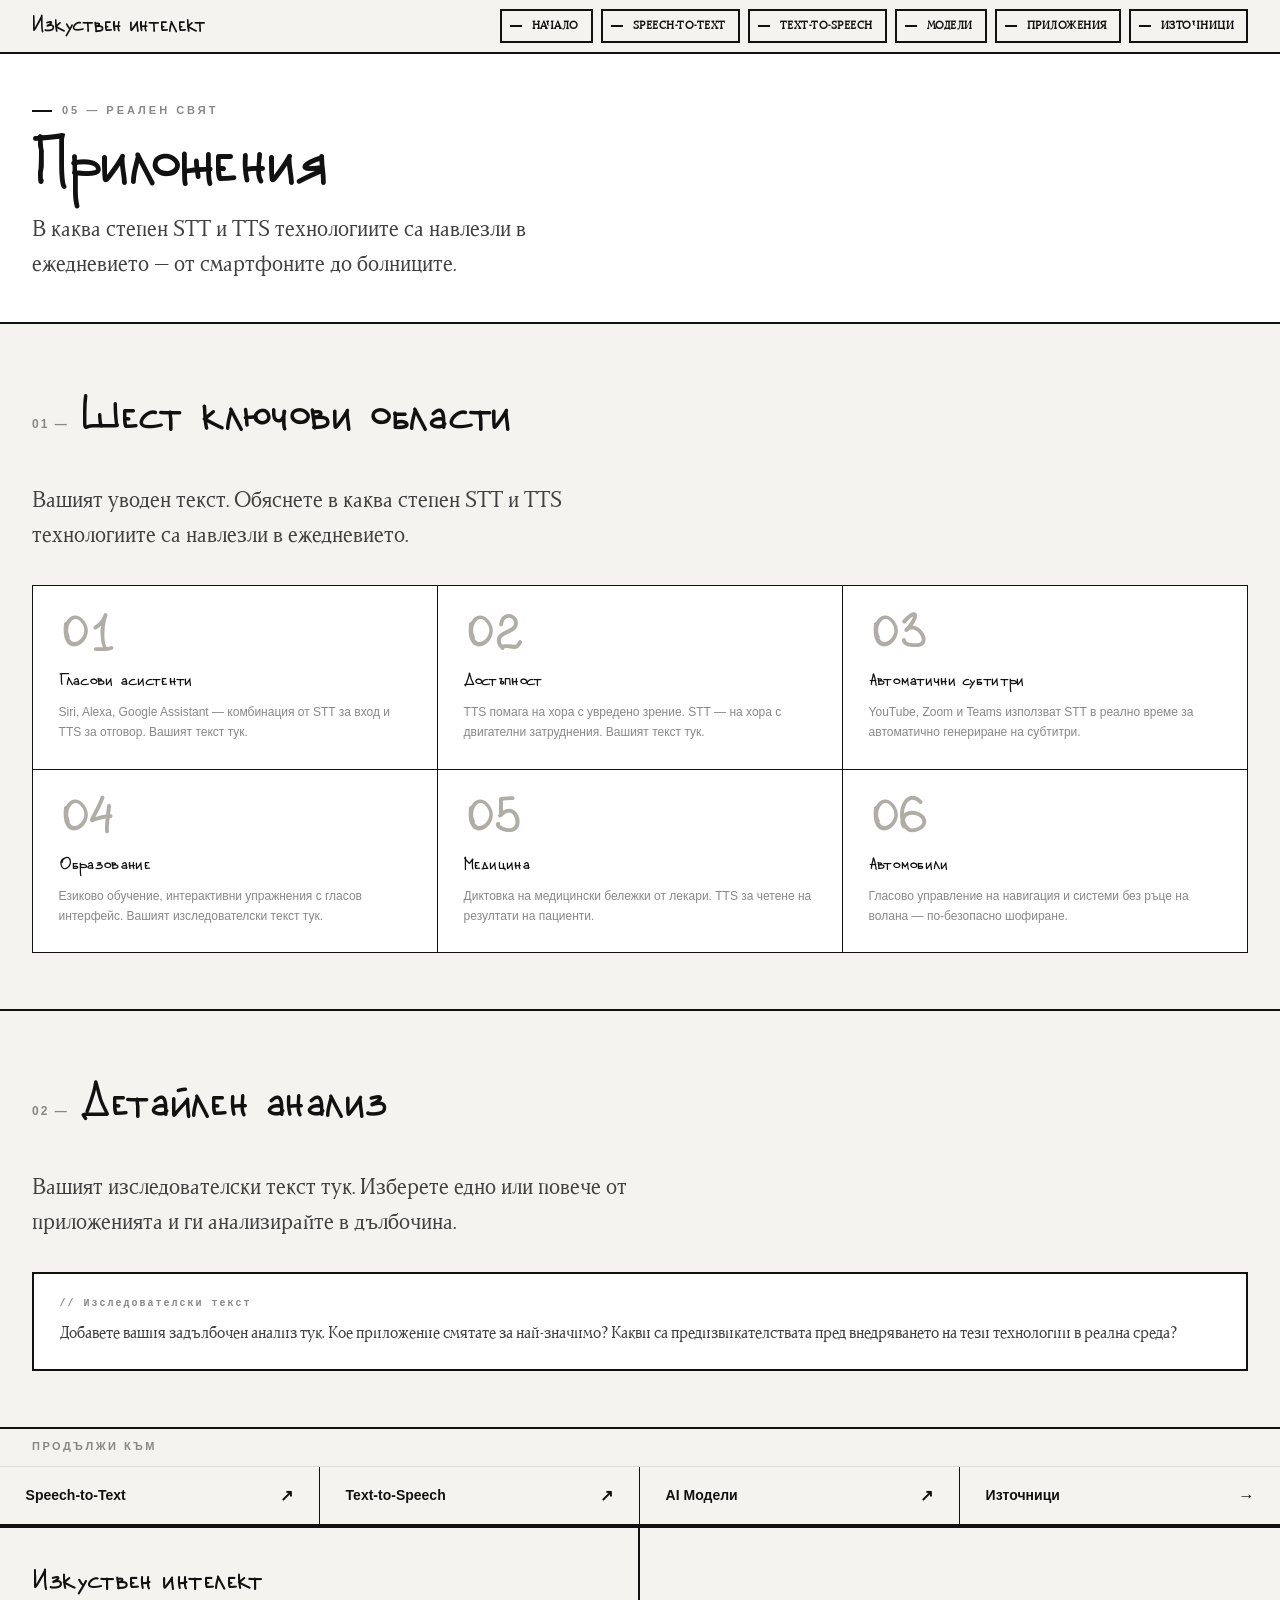
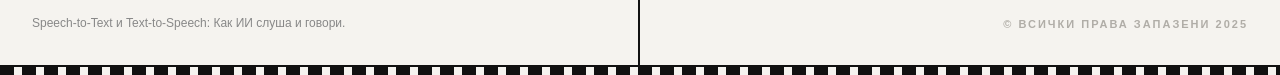
==== commit 12d3941c: "edit: update footer-credit in all html pages" ====
--- a/applications.html
+++ b/applications.html
@@ -159,7 +159,7 @@
         </p>
       </div>
       <div class="footer-right">
-        <p class="footer-credit">Изкуствен интелект 2025</p>
+        <p class="footer-credit">© Всички права запазени 2025</p>
       </div>
       <div class="footer-stripe"></div>
     </footer>
--- a/assets/style.css
+++ b/assets/style.css
@@ -34,7 +34,7 @@
     --black: #111111;
     --white: #ffffff;
     --cream: #f5f3ef;
-    --gray-light: #e8e5e0;
+    --gray-light: #b0ada7;
     --gray-mid: #bbbbbb;
     --gray-text: #424141;
     --gray-muted: #888888;
@@ -84,7 +84,6 @@
     color: var(--black);
 }
 
-/* FIXED NAV LINKS */
 .navbar-links {
     display: flex;
     list-style: none;
@@ -92,7 +91,7 @@
     align-items: center;
 }
 
-/* ===== FANCY BUTTON ===== */
+
 .fancy {
     background-color: transparent;
     border: 2px solid var(--black);
@@ -105,13 +104,14 @@
     position: relative;
     text-transform: uppercase;
     transition: all 0.3s ease-in-out;
-    font-size: 12px;
+    font-family:'italian';
+    font-size: 10px;
     text-decoration: none;
 }
 
 .fancy::before {
     content: "";
-    width: 22px;
+    width: 12px;
     height: 2px;
     background: var(--black);
     top: 50%;
@@ -140,7 +140,10 @@
     color: var(--cream);
 }
 
-/* HERO */
+.navbar-links {
+    margin-left: auto;
+}
+
 .hero {
     display: grid;
     grid-template-columns: 1fr 1fr;
@@ -160,21 +163,26 @@
     font-family: var(--font-display);
     font-size: 60px;
     color: var(--black);
+    line-height: 1.1;
+    margin-bottom: 1.5rem;
 }
 
 .hero-description {
     font-size: 18px;
     color: var(--gray-text);
     font-family: 'italian';
+    margin-top: 0;
+    margin-bottom: 1.5rem;
 }
 .hero-description strong {
-    color: var(--black);
+    color: var(--black);ription
 }
 
 .hero-buttons {
     display: flex;
     gap: 12px;
     align-items: center;
+    margin-top: 0.5rem;
 }
 
 .btn {
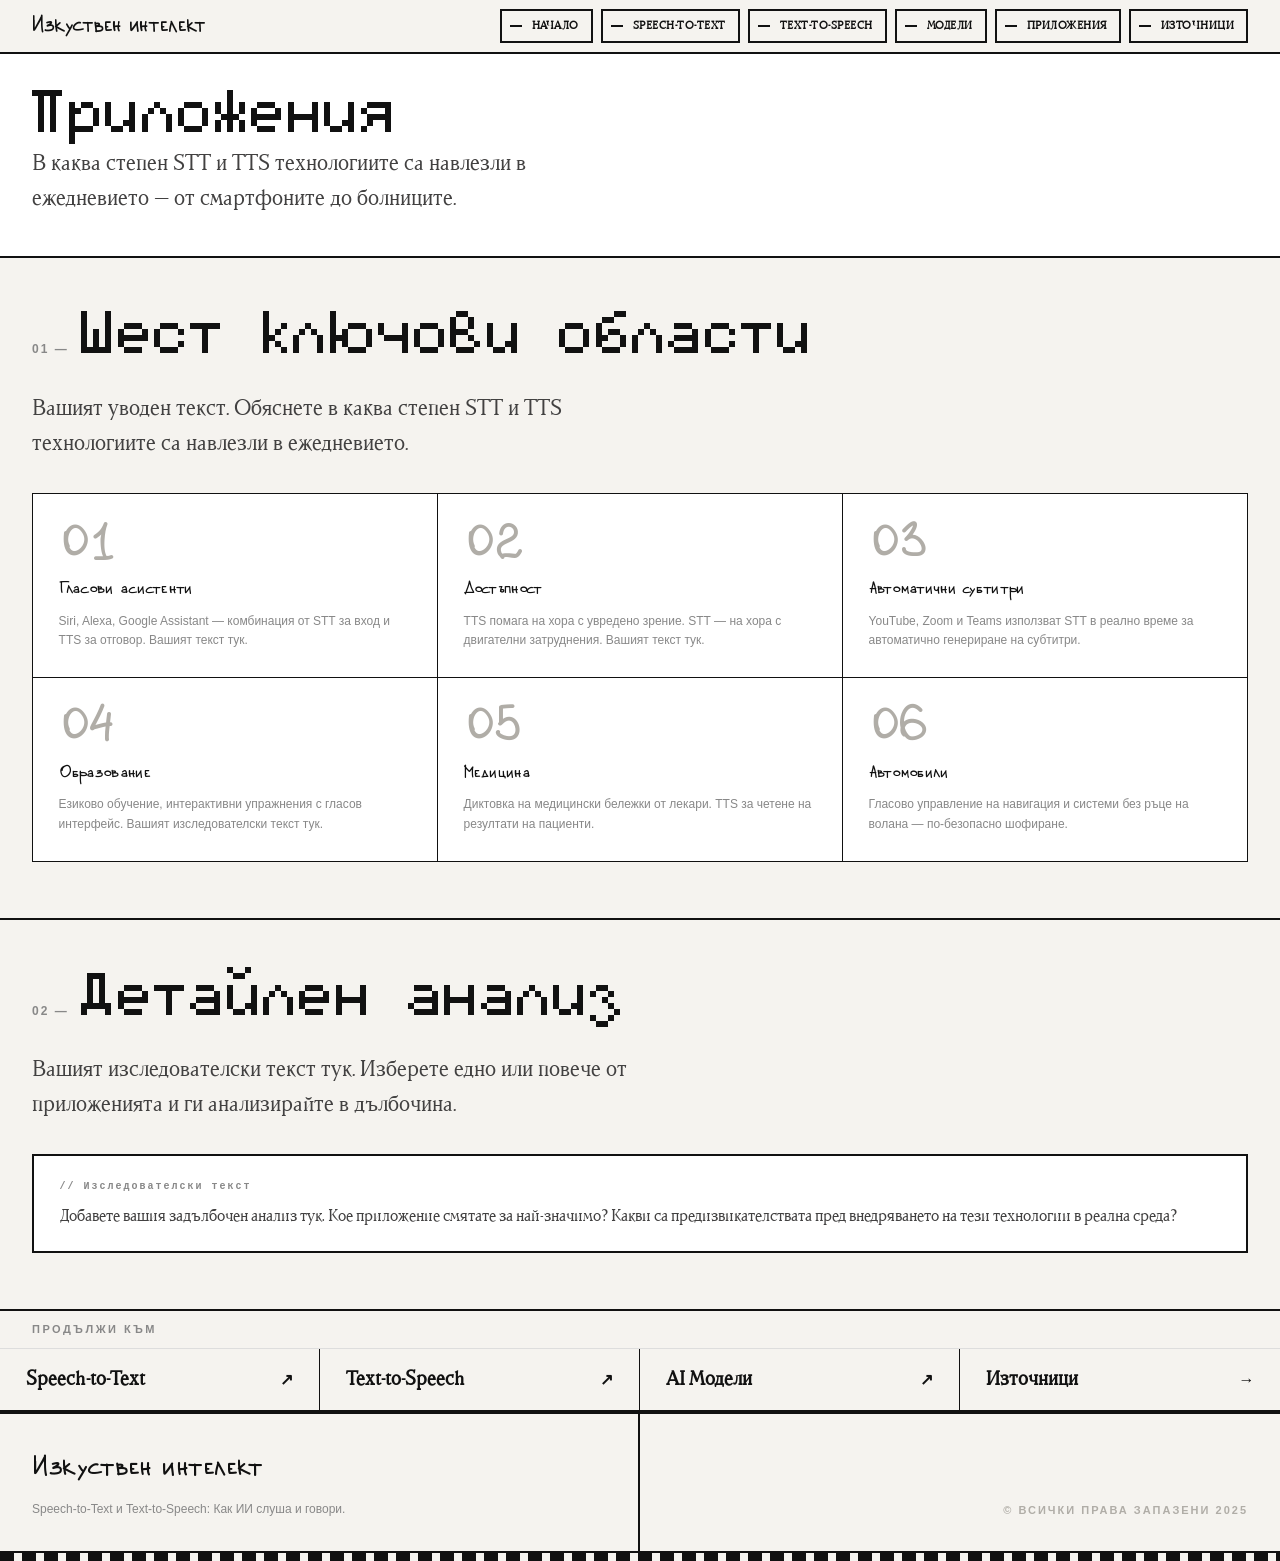
==== commit 4671c639: "edit: remove page-header-eyebrow in all html pages and style.css" ====
--- a/applications.html
+++ b/applications.html
@@ -45,7 +45,6 @@
     </nav>
 
     <div class="page-header">
-      <p class="page-header-eyebrow">05 — Реален свят</p>
       <h1 class="page-header-title">Приложения</h1>
       <p class="page-header-desc">
         В каква степен STT и TTS технологиите са навлезли в ежедневието — от
--- a/assets/style.css
+++ b/assets/style.css
@@ -16,6 +16,13 @@
     font-family:'Italian';
     src:url('italian.ttf') format('truetype');
     font-weight: normal;
+    font-style:normal;
+}
+
+@font-face{
+    font-family:'Pixelated';
+    src:url('pixelated.otf') format('truetype');
+    font-weight: normal;    
     font-style:normal;
 }
 
@@ -160,18 +167,18 @@
 }
 
 .hero-title {
-    font-family: var(--font-display);
-    font-size: 60px;
-    color: var(--black);
-    line-height: 1.1;
-    margin-bottom: 1.5rem;
+    font-family: 'Pixelated';
+    font-size: 30px;
+    font-weight: 400;
+    letter-spacing: 0.3px;
+    color: var(--black);
 }
 
 .hero-description {
     font-size: 18px;
     color: var(--gray-text);
     font-family: 'italian';
-    margin-top: 0;
+    margin-top: 2rem;
     margin-bottom: 1.5rem;
 }
 .hero-description strong {
@@ -183,6 +190,7 @@
     gap: 12px;
     align-items: center;
     margin-top: 0.5rem;
+    font-family:'italian';
 }
 
 .btn {
@@ -274,11 +282,12 @@
     align-items: center;
     justify-content: space-between;
     padding: 1rem 1.6rem;
-    font-size: 14px;
+    font-size: 18px;
     font-weight: 600;
     color: var(--black);
     border-right: 1px solid var(--black);
     transition: background-color 0.15s, color 0.15s;
+    font-family:'italian';
 }
 
 .quicklink-item:last-child {
@@ -314,8 +323,8 @@
 }
 
 .section-title {
-    font-family: var(--font-display);
-    font-size: clamp(28px, 4vw, 46px);
+    font-family: 'Pixelated';
+    font-size: 30px;
     font-weight: 400;
     letter-spacing: 0.3px;
     color: var(--black);
@@ -686,17 +695,17 @@
     gap: 10px;
 }
 
-.page-header-eyebrow::before {
+/* .page-header-eyebrow::before {
     content: '';
     display: inline-block;
     width: 20px;
     height: 2px;
     background-color: var(--black);
-}
+} */
 
 .page-header-title {
-    font-family: var(--font-display);
-    font-size: clamp(36px, 5vw, 64px);
+    font-family: 'Pixelated';
+    font-size: 30px;
     font-weight: 400;
     letter-spacing: 0.5px;
     line-height: 1.05;
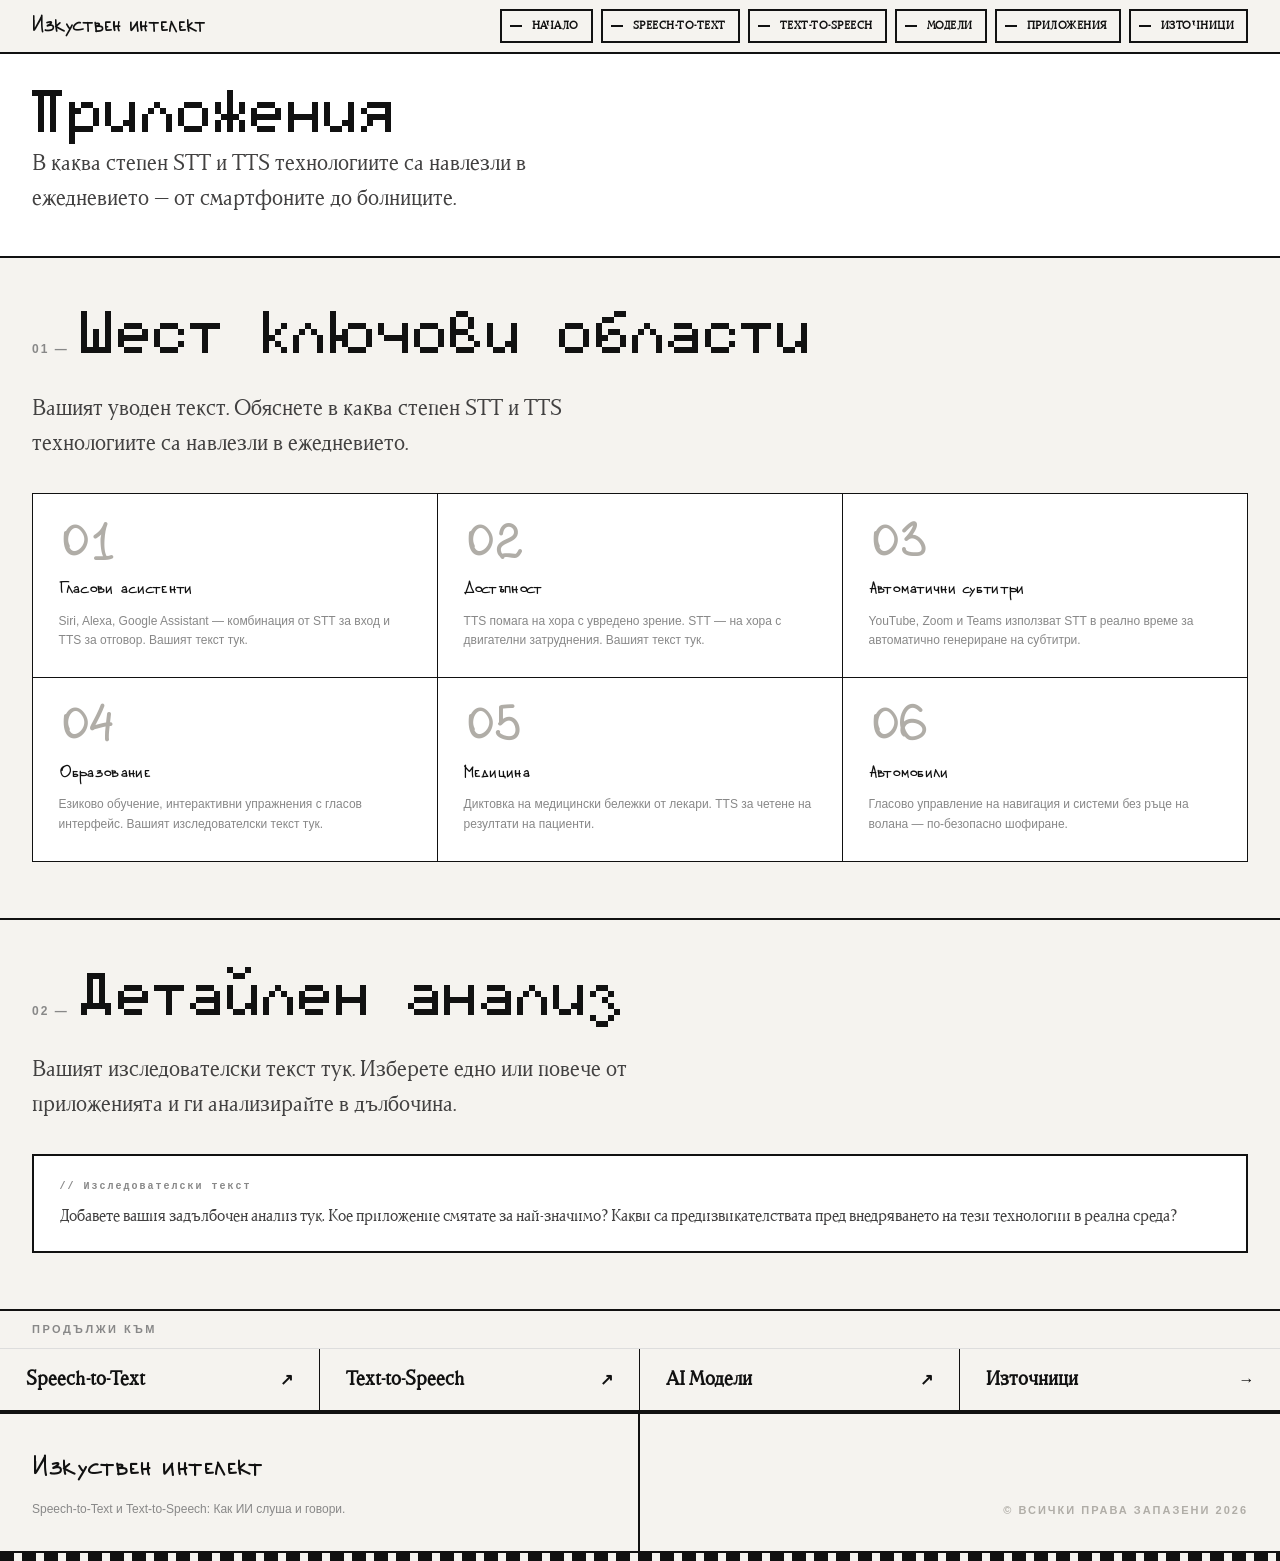
==== commit cd4f4ccc: "feat: add more information about text-to-speech in tts.html and fix footers" ====
--- a/applications.html
+++ b/applications.html
@@ -158,7 +158,7 @@
         </p>
       </div>
       <div class="footer-right">
-        <p class="footer-credit">© Всички права запазени 2025</p>
+        <p class="footer-credit">© Всички права запазени 2026</p>
       </div>
       <div class="footer-stripe"></div>
     </footer>
--- a/assets/style.css
+++ b/assets/style.css
@@ -682,26 +682,6 @@
     border-bottom: 2px solid var(--black);
     background-color: var(--white);
 }
-
-.page-header-eyebrow {
-    font-size: 11px;
-    font-weight: 700;
-    letter-spacing: 3px;
-    text-transform: uppercase;
-    color: var(--gray-muted);
-    margin-bottom: 0.8rem;
-    display: flex;
-    align-items: center;
-    gap: 10px;
-}
-
-/* .page-header-eyebrow::before {
-    content: '';
-    display: inline-block;
-    width: 20px;
-    height: 2px;
-    background-color: var(--black);
-} */
 
 .page-header-title {
     font-family: 'Pixelated';
@@ -861,3 +841,8 @@
         display: none;
     }
 }
+
+.steps_stt{
+    font-family: var(--font-display);
+    font-size: 24px;
+}
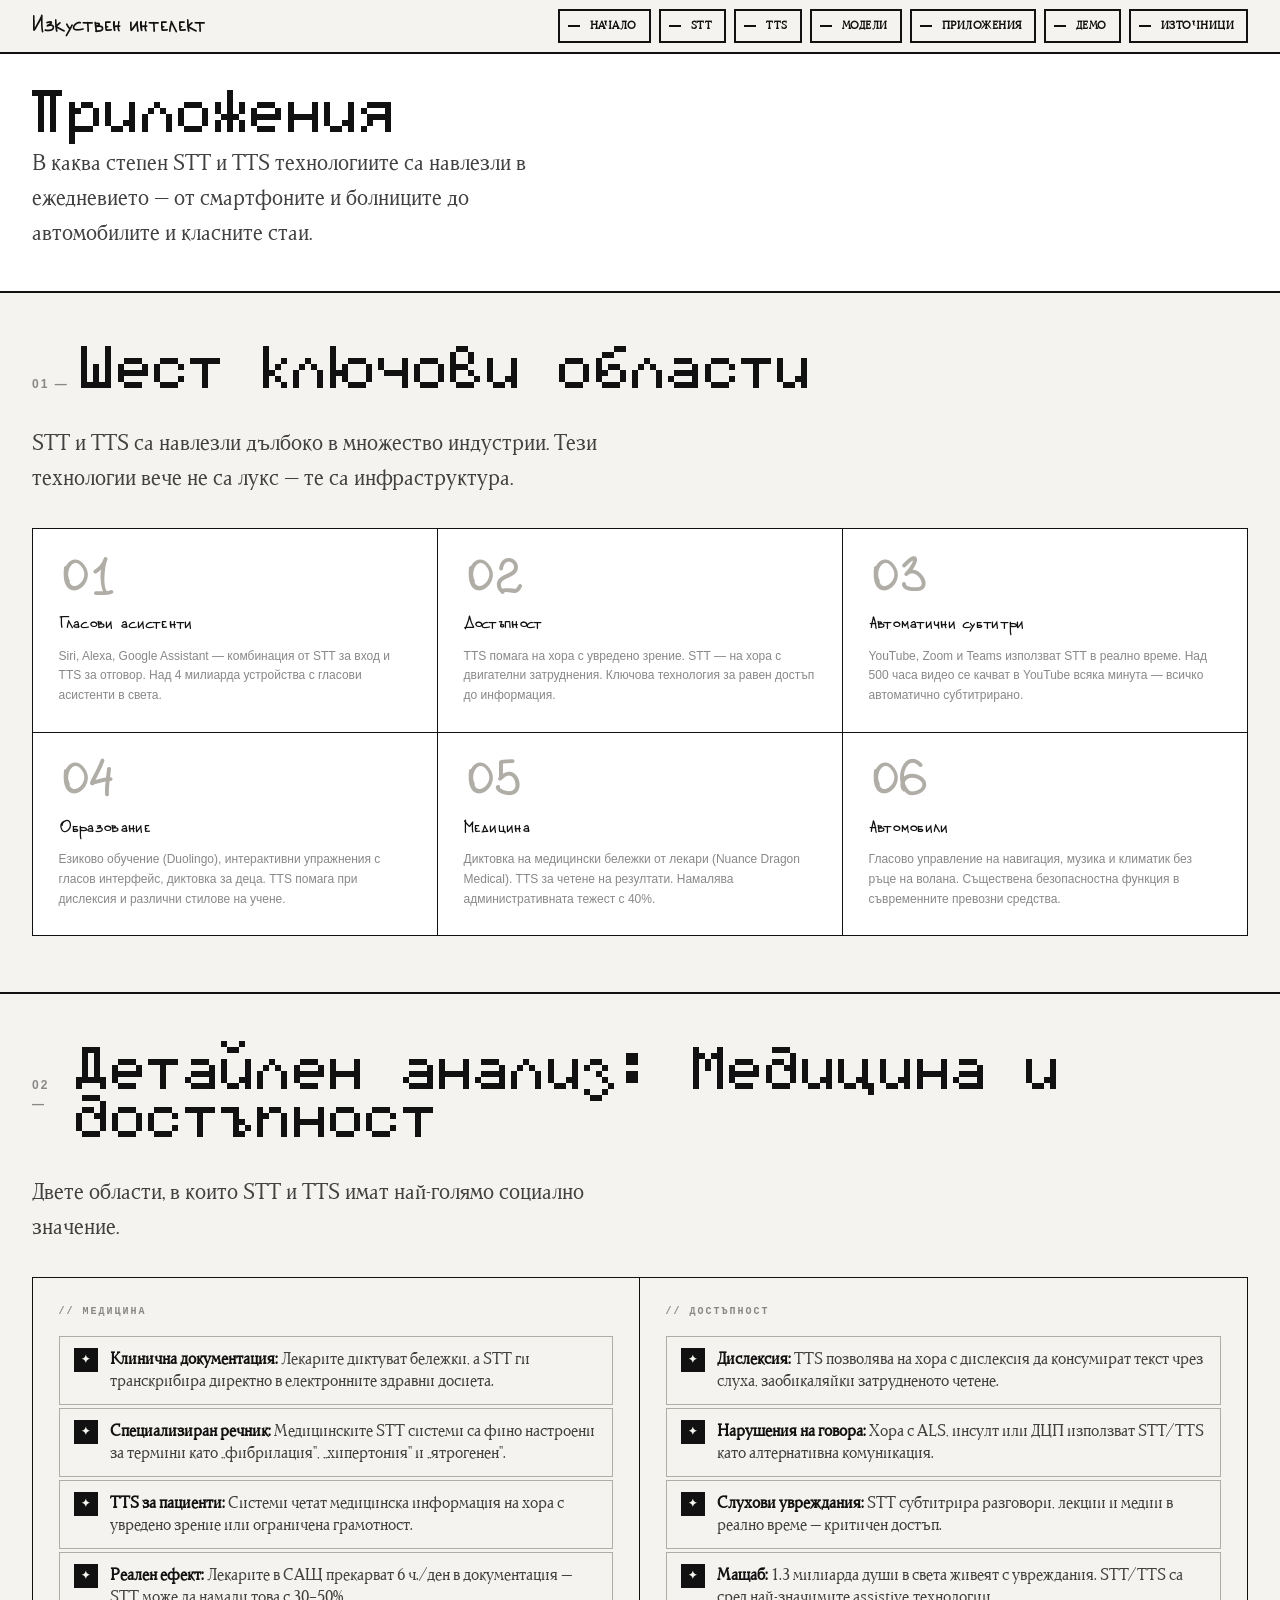
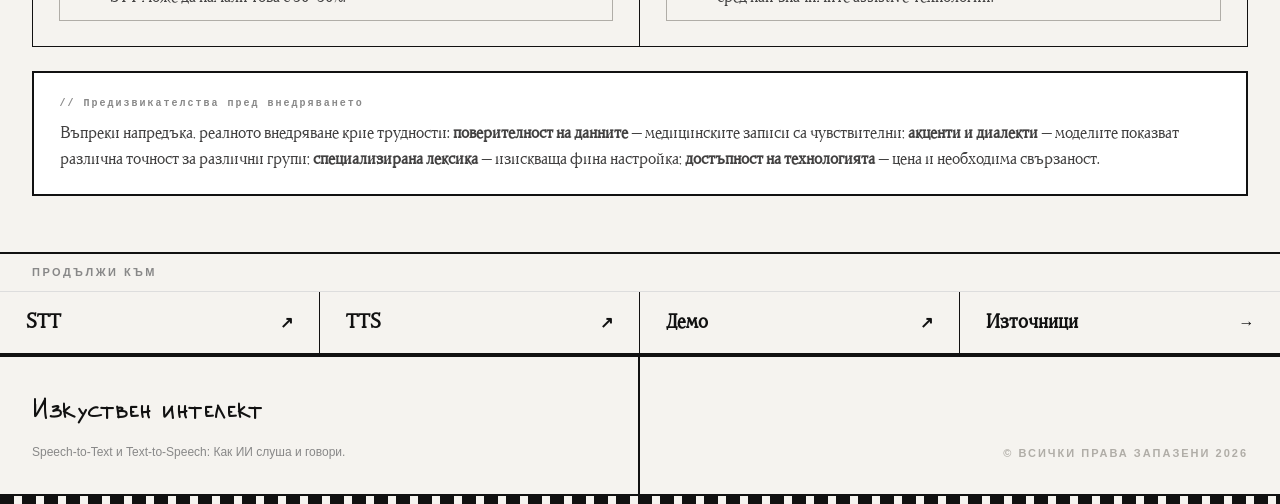
==== commit 669e3250: "feat: update application.html" ====
--- a/applications.html
+++ b/applications.html
@@ -9,7 +9,6 @@
   <body>
     <nav class="navbar">
       <a href="index.html" class="navbar-logo">Изкуствен интелект</a>
-
       <ul class="navbar-links">
         <li>
           <a class="fancy" href="index.html"
@@ -17,14 +16,10 @@
           >
         </li>
         <li>
-          <a class="fancy" href="stt.html"
-            ><span class="text">Speech-to-Text</span></a
-          >
-        </li>
-        <li>
-          <a class="fancy" href="tts.html"
-            ><span class="text">Text-to-Speech</span></a
-          >
+          <a class="fancy" href="stt.html"><span class="text">STT</span></a>
+        </li>
+        <li>
+          <a class="fancy" href="tts.html"><span class="text">TTS</span></a>
         </li>
         <li>
           <a class="fancy" href="models.html"
@@ -35,6 +30,9 @@
           <a class="fancy" href="applications.html"
             ><span class="text">Приложения</span></a
           >
+        </li>
+        <li>
+          <a class="fancy" href="demo.html"><span class="text">Демо</span></a>
         </li>
         <li>
           <a class="fancy" href="sources.html"
@@ -48,7 +46,7 @@
       <h1 class="page-header-title">Приложения</h1>
       <p class="page-header-desc">
         В каква степен STT и TTS технологиите са навлезли в ежедневието — от
-        смартфоните до болниците.
+        смартфоните и болниците до автомобилите и класните стаи.
       </p>
     </div>
 
@@ -58,8 +56,8 @@
         <h2 class="section-title">Шест ключови области</h2>
       </div>
       <p class="section-intro">
-        Вашият уводен текст. Обяснете в каква степен STT и TTS технологиите са
-        навлезли в ежедневието.
+        STT и TTS са навлезли дълбоко в множество индустрии. Тези технологии
+        вече не са лукс — те са инфраструктура.
       </p>
       <div class="apps-grid">
         <div class="app-item">
@@ -67,7 +65,7 @@
           <h3 class="app-name">Гласови асистенти</h3>
           <p class="app-description">
             Siri, Alexa, Google Assistant — комбинация от STT за вход и TTS за
-            отговор. Вашият текст тук.
+            отговор. Над 4 милиарда устройства с гласови асистенти в света.
           </p>
         </div>
         <div class="app-item">
@@ -75,39 +73,42 @@
           <h3 class="app-name">Достъпност</h3>
           <p class="app-description">
             TTS помага на хора с увредено зрение. STT — на хора с двигателни
-            затруднения. Вашият текст тук.
+            затруднения. Ключова технология за равен достъп до информация.
           </p>
         </div>
         <div class="app-item">
           <div class="app-number">03</div>
           <h3 class="app-name">Автоматични субтитри</h3>
           <p class="app-description">
-            YouTube, Zoom и Teams използват STT в реално време за автоматично
-            генериране на субтитри.
+            YouTube, Zoom и Teams използват STT в реално време. Над 500 часа
+            видео се качват в YouTube всяка минута — всичко автоматично
+            субтитрирано.
           </p>
         </div>
         <div class="app-item">
           <div class="app-number">04</div>
           <h3 class="app-name">Образование</h3>
           <p class="app-description">
-            Езиково обучение, интерактивни упражнения с гласов интерфейс. Вашият
-            изследователски текст тук.
+            Езиково обучение (Duolingo), интерактивни упражнения с гласов
+            интерфейс, диктовка за деца. TTS помага при дислексия и различни
+            стилове на учене.
           </p>
         </div>
         <div class="app-item">
           <div class="app-number">05</div>
           <h3 class="app-name">Медицина</h3>
           <p class="app-description">
-            Диктовка на медицински бележки от лекари. TTS за четене на резултати
-            на пациенти.
-          </p>
-        </div>
-        <div class="app-item app-item-last">
+            Диктовка на медицински бележки от лекари (Nuance Dragon Medical).
+            TTS за четене на резултати. Намалява административната тежест с 40%.
+          </p>
+        </div>
+        <div class="app-item">
           <div class="app-number">06</div>
           <h3 class="app-name">Автомобили</h3>
           <p class="app-description">
-            Гласово управление на навигация и системи без ръце на волана —
-            по-безопасно шофиране.
+            Гласово управление на навигация, музика и климатик без ръце на
+            волана. Съществена безопасностна функция в съвременните превозни
+            средства.
           </p>
         </div>
       </div>
@@ -116,18 +117,93 @@
     <section class="section">
       <div class="section-header">
         <span class="section-number">02 —</span>
-        <h2 class="section-title">Детайлен анализ</h2>
+        <h2 class="section-title">Детайлен анализ: Медицина и достъпност</h2>
       </div>
       <p class="section-intro">
-        Вашият изследователски текст тук. Изберете едно или повече от
-        приложенията и ги анализирайте в дълбочина.
+        Двете области, в които STT и TTS имат най-голямо социално значение.
       </p>
-      <div class="info-box">
-        <p class="info-box-label">// Изследователски текст</p>
+
+      <div class="pipeline-columns">
+        <div class="pipeline-col">
+          <p class="pipeline-col-label">// Медицина</p>
+          <div class="pipeline-steps">
+            <div class="pipeline-step">
+              <span class="step-num">✦</span>
+              <p class="step-text">
+                <strong>Клинична документация:</strong> Лекарите диктуват
+                бележки, а STT ги транскрибира директно в електронните здравни
+                досиета.
+              </p>
+            </div>
+            <div class="pipeline-step">
+              <span class="step-num">✦</span>
+              <p class="step-text">
+                <strong>Специализиран речник:</strong> Медицинските STT системи
+                са фино настроени за термини като „фибрилация", „хипертония" и
+                „ятрогенен".
+              </p>
+            </div>
+            <div class="pipeline-step">
+              <span class="step-num">✦</span>
+              <p class="step-text">
+                <strong>TTS за пациенти:</strong> Системи четат медицинска
+                информация на хора с увредено зрение или ограничена грамотност.
+              </p>
+            </div>
+            <div class="pipeline-step">
+              <span class="step-num">✦</span>
+              <p class="step-text">
+                <strong>Реален ефект:</strong> Лекарите в САЩ прекарват 6 ч./ден
+                в документация — STT може да намали това с 30–50%.
+              </p>
+            </div>
+          </div>
+        </div>
+        <div class="pipeline-col pipeline-col-last">
+          <p class="pipeline-col-label">// Достъпност</p>
+          <div class="pipeline-steps">
+            <div class="pipeline-step">
+              <span class="step-num">✦</span>
+              <p class="step-text">
+                <strong>Дислексия:</strong> TTS позволява на хора с дислексия да
+                консумират текст чрез слуха, заобикаляйки затрудненото четене.
+              </p>
+            </div>
+            <div class="pipeline-step">
+              <span class="step-num">✦</span>
+              <p class="step-text">
+                <strong>Нарушения на говора:</strong> Хора с ALS, инсулт или ДЦП
+                използват STT/TTS като алтернативна комуникация.
+              </p>
+            </div>
+            <div class="pipeline-step">
+              <span class="step-num">✦</span>
+              <p class="step-text">
+                <strong>Слухови увреждания:</strong> STT субтитрира разговори,
+                лекции и медии в реално време — критичен достъп.
+              </p>
+            </div>
+            <div class="pipeline-step">
+              <span class="step-num">✦</span>
+              <p class="step-text">
+                <strong>Мащаб:</strong> 1.3 милиарда души в света живеят с
+                увреждания. STT/TTS са сред най-значимите assistive технологии.
+              </p>
+            </div>
+          </div>
+        </div>
+      </div>
+
+      <div class="info-box" style="margin-top: 1.5rem">
+        <p class="info-box-label">// Предизвикателства пред внедряването</p>
         <p class="info-box-text">
-          Добавете вашия задълбочен анализ тук. Кое приложение смятате за
-          най-значимо? Какви са предизвикателствата пред внедряването на тези
-          технологии в реална среда?
+          Въпреки напредъка, реалното внедряване крие трудности:
+          <strong>поверителност на данните</strong> — медицинските записи са
+          чувствителни; <strong>акценти и диалекти</strong> — моделите показват
+          различна точност за различни групи;
+          <strong>специализирана лексика</strong> — изискваща фина настройка;
+          <strong>достъпност на технологията</strong> — цена и необходима
+          свързаност.
         </p>
       </div>
     </section>
@@ -136,13 +212,13 @@
       <p class="quicklinks-label">Продължи към</p>
       <div class="quicklinks-grid">
         <a href="stt.html" class="quicklink-item"
-          >Speech-to-Text <span class="arrow">↗</span></a
+          >STT <span class="arrow">↗</span></a
         >
         <a href="tts.html" class="quicklink-item"
-          >Text-to-Speech <span class="arrow">↗</span></a
-        >
-        <a href="models.html" class="quicklink-item"
-          >AI Модели <span class="arrow">↗</span></a
+          >TTS <span class="arrow">↗</span></a
+        >
+        <a href="demo.html" class="quicklink-item"
+          >Демо <span class="arrow">↗</span></a
         >
         <a href="sources.html" class="quicklink-item"
           >Източници <span class="arrow">→</span></a
@@ -154,7 +230,7 @@
       <div class="footer-left">
         <p class="footer-logo">Изкуствен интелект</p>
         <p class="footer-tagline">
-          Speech-to-Text и Text-to-Speech: Как ИИ слуша и говори.<br />
+          Speech-to-Text и Text-to-Speech: Как ИИ слуша и говори.
         </p>
       </div>
       <div class="footer-right">
